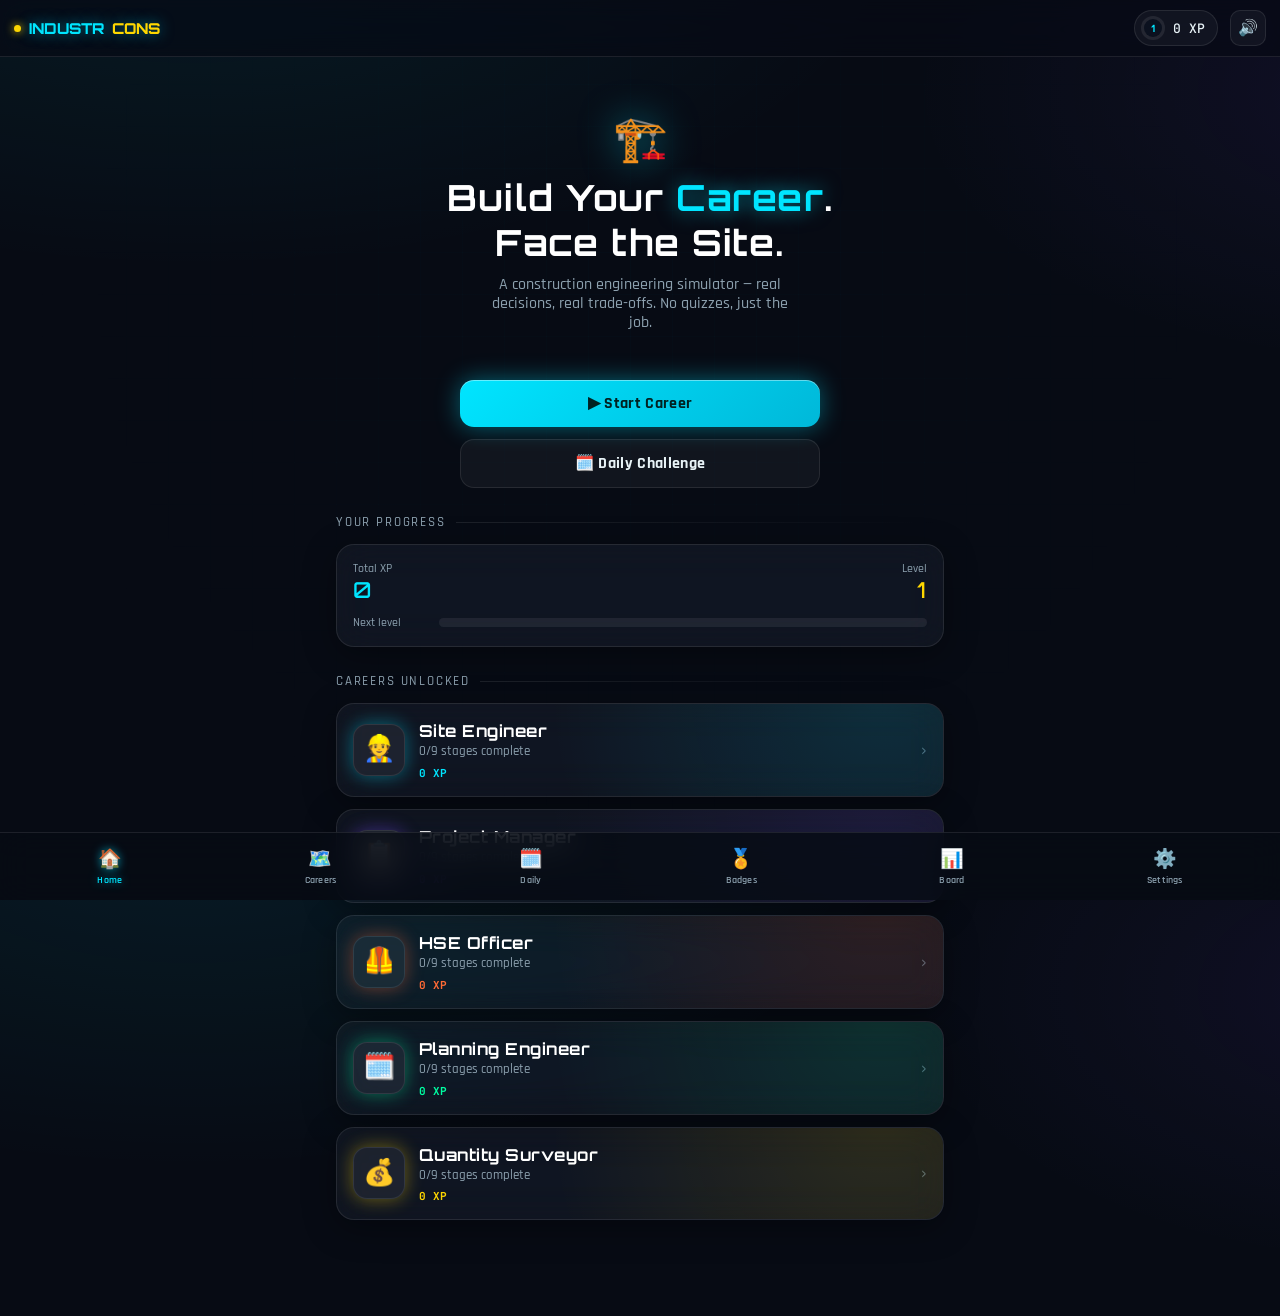
==== index.html @ 5e6dc3ff "Rename index-2.html to index.html" ====
<!DOCTYPE html>
<html lang="en">
<head>
<meta charset="UTF-8">
<meta name="viewport" content="width=device-width, initial-scale=1, viewport-fit=cover, maximum-scale=1">
<title>IndustrCons — Engineering Simulator</title>
<meta name="description" content="A gamified construction engineering simulator. Make real site decisions, manage Safety, Budget, Time and Quality, and climb from Foundation to Skyscraper.">
<link rel="icon" href="data:image/svg+xml,<svg xmlns=%22http://www.w3.org/2000/svg%22 viewBox=%220 0 100 100%22><text y=%22.9em%22 font-size=%2290%22>🏗️</text></svg>">
<link rel="stylesheet" href="style.css">
</head>
<body>
<div class="grid-bg"></div>
<div id="app">

  <!-- ============ TOP BAR ============ -->
  <header class="topbar">
    <div class="brand"><span class="dot"></span> INDUSTR<span style="color:#FFD700">CONS</span></div>
    <div class="spacer"></div>
    <div class="xp-chip mono" id="xpChip">
      <div class="lvl" id="lvlRing" style="--pct:0%"><span id="lvlNum">1</span></div>
      <span id="xpChipText">0 XP</span>
    </div>
    <button class="icon-btn" id="soundToggle" title="Toggle sound">🔊</button>
  </header>

  <main id="main">

    <!-- ============ HOME ============ -->
    <section class="screen" id="screen-home">
      <div class="hero">
        <div class="logo">🏗️</div>
        <h1>Build Your <span class="accent">Career</span>.<br>Face the Site.</h1>
        <p>A construction engineering simulator — real decisions, real trade-offs. No quizzes, just the job.</p>
      </div>
      <div class="flex" style="flex-direction:column; gap:12px; max-width:360px; margin:22px auto 0;">
        <button class="btn btn-primary btn-block" id="btnPlay">▶ Start Career</button>
        <button class="btn btn-ghost btn-block" id="btnDailyHome">🗓️ Daily Challenge</button>
        <button class="btn btn-ghost btn-block" id="btnContinue" style="display:none;">↻ Continue where you left off</button>
      </div>

      <div class="section-title">Your Progress</div>
      <div class="glass" style="padding:16px;">
        <div class="flex justify-between items-center mb-12">
          <div>
            <div style="font-size:12px;color:var(--text-dim);">Total XP</div>
            <div class="display" style="font-size:22px;color:var(--cyan);" id="homeTotalXP">0</div>
          </div>
          <div style="text-align:right;">
            <div style="font-size:12px;color:var(--text-dim);">Level</div>
            <div class="display" style="font-size:22px;color:var(--gold);" id="homeLevel">1</div>
          </div>
        </div>
        <div class="stat-row" style="margin-bottom:0;">
          <div class="stat-label">Next level</div>
          <div class="stat-track"><div class="stat-fill quality" id="homeLevelBar" style="width:0%"></div></div>
        </div>
      </div>

      <div class="section-title">Careers Unlocked</div>
      <div class="career-grid" id="homeCareerMini"></div>
    </section>

    <!-- ============ CAREER SELECT ============ -->
    <section class="screen" id="screen-careers">
      <div class="section-title" style="margin-top:6px;">Choose Your Career</div>
      <div class="career-grid" id="careerGrid"></div>
    </section>

    <!-- ============ MISSION MAP ============ -->
    <section class="screen" id="screen-map">
      <div class="map-header glass">
        <div class="cicon" id="mapCareerIcon">👷</div>
        <div>
          <h2 id="mapCareerName">Site Engineer</h2>
          <p id="mapCareerSub">Level 1 · 0 XP</p>
        </div>
      </div>
      <div class="map-wrap" id="mapWrap"></div>
    </section>

    <!-- ============ MISSION ============ -->
    <section class="screen" id="screen-mission">
      <div class="glass" style="padding:14px 16px; margin-bottom:16px;">
        <div class="stat-row"><div class="stat-label">🛡️ Safety</div><div class="stat-track"><div class="stat-fill safety" id="barSafety" style="width:50%"></div></div><div class="stat-val" id="valSafety">50</div></div>
        <div class="stat-row"><div class="stat-label">💰 Budget</div><div class="stat-track"><div class="stat-fill budget" id="barBudget" style="width:50%"></div></div><div class="stat-val" id="valBudget">50</div></div>
        <div class="stat-row"><div class="stat-label">⏱️ Time</div><div class="stat-track"><div class="stat-fill time" id="barTime" style="width:50%"></div></div><div class="stat-val" id="valTime">50</div></div>
        <div class="stat-row" style="margin-bottom:0;"><div class="stat-label">✨ Quality</div><div class="stat-track"><div class="stat-fill quality" id="barQuality" style="width:50%"></div></div><div class="stat-val" id="valQuality">50</div></div>
      </div>

      <div class="glass mission-card">
        <div class="mission-title"><span class="ic" id="missionIcon">🏗️</span><h2 id="missionTitle">Foundation</h2></div>
        <div class="mission-role" id="missionRole">SITE ENGINEER</div>
        <div class="situation-box" id="missionSituation">Loading scenario…</div>
        <div class="option-list" id="missionOptions"></div>
      </div>
    </section>

    <!-- ============ RESULTS ============ -->
    <section class="screen" id="screen-results">
      <div class="glass results-hero">
        <div class="score-ring" id="scoreRing" style="--score:0"><div class="val" id="scoreVal">0%</div><div class="sub">MISSION SCORE</div></div>
        <div class="stars-earned" id="starsEarned">☆☆☆</div>
        <h2 id="resultTitle" style="font-size:18px; color:#fff;">Mission Complete</h2>
      </div>

      <div class="xp-banner glass" id="xpBanner">+0 XP EARNED</div>

      <div class="delta-grid">
        <div class="glass delta-item"><div class="dv" id="dSafety">+0</div><div class="dl">Safety</div></div>
        <div class="glass delta-item"><div class="dv" id="dBudget">+0</div><div class="dl">Budget</div></div>
        <div class="glass delta-item"><div class="dv" id="dTime">+0</div><div class="dl">Time</div></div>
        <div class="glass delta-item"><div class="dv" id="dQuality">+0</div><div class="dl">Quality</div></div>
      </div>

      <div id="resultBadges"></div>

      <div class="result-actions">
        <button class="btn btn-gold btn-block" id="btnNextMission">Next Mission →</button>
        <button class="btn btn-ghost btn-block" id="btnBackToMap">🗺️ Back to Mission Map</button>
      </div>
    </section>

    <!-- ============ DAILY CHALLENGE ============ -->
    <section class="screen" id="screen-daily">
      <div class="section-title" style="margin-top:6px;">Daily Challenge</div>
      <div class="glass daily-card" id="dailyCard">
        <div class="dic">🗓️</div>
        <h2 id="dailyTitle" style="color:#fff;font-size:18px;">Loading…</h2>
        <p id="dailySituation" style="color:var(--text-dim); font-size:14.5px; margin-top:10px; line-height:1.5;"></p>
        <div class="streak-pill" id="dailyStreakPill">🔥 0-day streak</div>
      </div>
      <div class="option-list" id="dailyOptions" style="margin-top:14px;"></div>
      <div class="glass center" id="dailyDoneCard" style="display:none; padding:24px;">
        <div style="font-size:38px;">✅</div>
        <h3 style="color:var(--gold); margin-top:8px;">Today's challenge complete</h3>
        <p style="color:var(--text-dim); font-size:13.5px; margin-top:6px;">Come back tomorrow for a new dilemma.</p>
      </div>
    </section>

    <!-- ============ ACHIEVEMENTS ============ -->
    <section class="screen" id="screen-achievements">
      <div class="section-title" style="margin-top:6px;">Achievements</div>
      <div class="achv-grid" id="achvGrid"></div>
    </section>

    <!-- ============ LEADERBOARD ============ -->
    <section class="screen" id="screen-leaderboard">
      <div class="section-title" style="margin-top:6px;">Leaderboard</div>
      <p class="empty-note" style="padding:0 0 14px;">Local demo leaderboard — stored only on this device.</p>
      <div id="lbList"></div>
    </section>

    <!-- ============ SETTINGS ============ -->
    <section class="screen" id="screen-settings">
      <div class="section-title" style="margin-top:6px;">Settings</div>
      <div class="glass settings-row">
        <div class="sinfo"><b>Sound effects</b><span>Clicks, success and alert tones</span></div>
        <div class="switch" id="settingsSoundSwitch"></div>
      </div>
      <div class="glass settings-row">
        <div class="sinfo"><b>Player callsign</b><span>Shown on the leaderboard</span></div>
        <input id="playerNameInput" maxlength="18" style="background:rgba(255,255,255,.06); border:1px solid var(--border-soft); border-radius:8px; color:#fff; padding:8px 10px; width:140px; font-family:'Rajdhani'; font-weight:600;">
      </div>
      <div class="glass settings-row">
        <div class="sinfo"><b>Reset progress</b><span>Clears all saved data on this device</span></div>
        <button class="btn btn-danger" id="btnResetProgress" style="padding:10px 16px; font-size:13px;">Reset</button>
      </div>
      <p class="empty-note">IndustrCons v1.0 · 100% offline · Data stored in your browser only.</p>
    </section>

  </main>

  <!-- ============ BOTTOM NAV ============ -->
  <nav class="bottomnav">
    <button class="navbtn" data-nav="home"><span class="ic">🏠</span>Home</button>
    <button class="navbtn" data-nav="careers"><span class="ic">🗺️</span>Careers</button>
    <button class="navbtn" data-nav="daily"><span class="ic">🗓️</span>Daily</button>
    <button class="navbtn" data-nav="achievements"><span class="ic">🏅</span>Badges</button>
    <button class="navbtn" data-nav="leaderboard"><span class="ic">📊</span>Board</button>
    <button class="navbtn" data-nav="settings"><span class="ic">⚙️</span>Settings</button>
  </nav>
</div>

<!-- ============ RANDOM EVENT OVERLAY ============ -->
<div class="overlay" id="eventOverlay">
  <div class="glass event-card">
    <div class="eicon" id="eventIcon">⚠️</div>
    <h3>Unexpected Site Event</h3>
    <p id="eventText"></p>
    <div class="event-options" id="eventOptions"></div>
  </div>
</div>

<div class="toast" id="toast"></div>

<script src="data.js"></script>
<script src="app.js"></script>
</body>
</html>
---- style.css ----
/* ==========================================================================
   IndustrCons — Visual System
   Palette : #070B14 base · #00E5FF circuit-cyan · #FFD700 reward-gold
   Type    : Orbitron (display) · Rajdhani (UI/body) · JetBrains Mono (data)
   ========================================================================== */

@import url('https://fonts.googleapis.com/css2?family=Orbitron:wght@600;700;800;900&family=Rajdhani:wght@400;500;600;700&family=JetBrains+Mono:wght@400;600&display=swap');

:root{
  --bg: #070B14;
  --bg-alt: #0B111F;
  --panel: rgba(255,255,255,0.045);
  --panel-strong: rgba(255,255,255,0.08);
  --border: rgba(0,229,255,0.18);
  --border-soft: rgba(255,255,255,0.09);
  --cyan: #00E5FF;
  --cyan-dim: #0A8CA3;
  --gold: #FFD700;
  --violet: #7C4DFF;
  --danger: #FF4D6D;
  --ok: #00FFA3;
  --text: #E8F3F7;
  --text-dim: #8CA0AE;
  --text-faint: #56697A;
  --radius: 18px;
  --radius-sm: 12px;
  --shadow-glow: 0 0 24px rgba(0,229,255,0.20);
  --shadow-gold: 0 0 24px rgba(255,215,0,0.25);
  --ease: cubic-bezier(.22,1,.36,1);
}

*,*::before,*::after{ box-sizing:border-box; }
html,body{ height:100%; }
body{
  margin:0;
  background:
    radial-gradient(1200px 600px at 15% -10%, rgba(0,229,255,0.08), transparent 60%),
    radial-gradient(900px 500px at 110% 10%, rgba(124,77,255,0.08), transparent 55%),
    var(--bg);
  color:var(--text);
  font-family:'Rajdhani', sans-serif;
  font-weight:500;
  -webkit-font-smoothing:antialiased;
  overflow-x:hidden;
  min-height:100vh;
}
h1,h2,h3,.display{ font-family:'Orbitron', sans-serif; letter-spacing:.03em; margin:0; }
.mono{ font-family:'JetBrains Mono', monospace; }
button{ font-family:inherit; }
a{ color:inherit; }
::selection{ background:rgba(0,229,255,0.3); }

/* subtle animated grid backdrop */
.grid-bg{
  position:fixed; inset:0; z-index:0; pointer-events:none; opacity:.35;
  background-image:
    linear-gradient(rgba(0,229,255,0.05) 1px, transparent 1px),
    linear-gradient(90deg, rgba(0,229,255,0.05) 1px, transparent 1px);
  background-size:42px 42px;
  mask-image:radial-gradient(circle at 50% 30%, black, transparent 75%);
}

/* ---------- App shell ---------- */
#app{ position:relative; z-index:1; min-height:100vh; display:flex; flex-direction:column; }

.topbar{
  position:sticky; top:0; z-index:40;
  display:flex; align-items:center; gap:12px;
  padding:10px 14px;
  background:rgba(7,11,20,0.72);
  backdrop-filter:blur(14px) saturate(140%);
  border-bottom:1px solid var(--border-soft);
}
.topbar .brand{
  display:flex; align-items:center; gap:8px;
  font-family:'Orbitron'; font-weight:800; font-size:15px; color:var(--cyan);
  text-shadow:0 0 14px rgba(0,229,255,.5);
  white-space:nowrap;
}
.topbar .brand .dot{ width:7px;height:7px;border-radius:50%;background:var(--gold); box-shadow:0 0 8px var(--gold); }
.topbar .spacer{ flex:1; }
.xp-chip{
  display:flex; align-items:center; gap:8px;
  background:var(--panel); border:1px solid var(--border-soft); border-radius:999px;
  padding:5px 12px 5px 6px; font-size:13px;
}
.xp-chip .lvl{
  width:24px;height:24px;border-radius:50%;
  background:conic-gradient(var(--cyan) var(--pct,60%), rgba(255,255,255,.08) 0);
  display:flex; align-items:center; justify-content:center;
  font-size:10px; font-weight:700; color:var(--bg);
}
.xp-chip .lvl span{ background:var(--bg-alt); width:18px;height:18px;border-radius:50%; display:flex;align-items:center;justify-content:center; color:var(--cyan); font-family:'Orbitron'; }
.icon-btn{
  width:36px;height:36px; border-radius:10px; border:1px solid var(--border-soft);
  background:var(--panel); color:var(--text); display:flex; align-items:center; justify-content:center;
  font-size:16px; cursor:pointer; transition:all .2s var(--ease);
}
.icon-btn:hover{ border-color:var(--cyan); box-shadow:0 0 14px rgba(0,229,255,.25); transform:translateY(-1px); }
.icon-btn.active{ color:var(--gold); border-color:var(--gold); }

.bottomnav{
  position:sticky; bottom:0; z-index:40; display:flex; justify-content:space-around;
  padding:8px 6px calc(8px + env(safe-area-inset-bottom));
  background:rgba(7,11,20,0.82); backdrop-filter:blur(16px);
  border-top:1px solid var(--border-soft);
}
.navbtn{
  background:none;border:none;color:var(--text-dim); display:flex; flex-direction:column; align-items:center; gap:2px;
  font-size:10px; padding:6px 8px; border-radius:10px; cursor:pointer; transition:all .2s var(--ease); font-family:'Rajdhani'; font-weight:600; letter-spacing:.02em;
}
.navbtn .ic{ font-size:19px; }
.navbtn.active{ color:var(--cyan); text-shadow:0 0 10px rgba(0,229,255,.6); }
.navbtn:active{ transform:scale(.92); }

main{ flex:1; position:relative; padding:18px 16px 28px; max-width:640px; margin:0 auto; width:100%; }

/* ---------- Screens / transitions ---------- */
.screen{ display:none; animation:fadeSlideIn .38s var(--ease); }
.screen.visible{ display:block; }
@keyframes fadeSlideIn{
  from{ opacity:0; transform:translateY(14px) scale(.99); }
  to{ opacity:1; transform:translateY(0) scale(1); }
}

/* ---------- Glass panels & cards ---------- */
.glass{
  background:var(--panel);
  border:1px solid var(--border-soft);
  border-radius:var(--radius);
  backdrop-filter:blur(18px) saturate(150%);
  box-shadow:0 8px 32px rgba(0,0,0,.35);
}
.glass-strong{ background:var(--panel-strong); }

.hero{
  text-align:center; padding:38px 18px 26px;
}
.hero .logo{
  font-size:44px; margin-bottom:6px; filter:drop-shadow(0 0 18px rgba(0,229,255,.5));
}
.hero h1{ font-size:clamp(26px,7vw,36px); color:#fff; }
.hero h1 .accent{ color:var(--cyan); text-shadow:0 0 20px rgba(0,229,255,.55); }
.hero p{ color:var(--text-dim); font-size:15.5px; max-width:38ch; margin:10px auto 0; }

.btn{
  border:none; border-radius:14px; padding:14px 22px; font-family:'Rajdhani'; font-weight:700; font-size:15.5px;
  letter-spacing:.02em; cursor:pointer; display:inline-flex; align-items:center; justify-content:center; gap:8px;
  transition:transform .18s var(--ease), box-shadow .25s var(--ease), filter .2s;
  -webkit-tap-highlight-color:transparent;
}
.btn:active{ transform:scale(.96); }
.btn-primary{
  background:linear-gradient(135deg, var(--cyan), #00B8D9); color:#022; box-shadow:0 0 24px rgba(0,229,255,.4), inset 0 1px 0 rgba(255,255,255,.4);
}
.btn-primary:hover{ filter:brightness(1.08); box-shadow:0 0 34px rgba(0,229,255,.6); }
.btn-gold{
  background:linear-gradient(135deg, var(--gold), #C9A400); color:#241a00; box-shadow:var(--shadow-gold), inset 0 1px 0 rgba(255,255,255,.4);
}
.btn-ghost{
  background:var(--panel); color:var(--text); border:1px solid var(--border-soft);
}
.btn-ghost:hover{ border-color:var(--cyan); }
.btn-danger{ background:linear-gradient(135deg,#FF4D6D,#B3243F); color:#fff; }
.btn-block{ width:100%; }
.btn[disabled]{ opacity:.4; cursor:not-allowed; filter:grayscale(.4); }

.section-title{
  display:flex; align-items:center; gap:10px; margin:26px 0 14px; color:var(--text);
  font-size:13px; text-transform:uppercase; letter-spacing:.14em; color:var(--text-dim);
}
.section-title::after{ content:''; flex:1; height:1px; background:linear-gradient(90deg,var(--border-soft),transparent); }

/* ---------- Career select ---------- */
.career-grid{ display:grid; grid-template-columns:1fr; gap:12px; }
.career-card{
  display:flex; align-items:center; gap:14px; padding:16px; cursor:pointer;
  position:relative; overflow:hidden; transition:transform .2s var(--ease), border-color .2s;
}
.career-card:hover{ transform:translateY(-2px); border-color:var(--career-accent, var(--cyan)); }
.career-card::before{
  content:''; position:absolute; inset:0; opacity:.12; pointer-events:none;
  background:radial-gradient(circle at 90% -10%, var(--career-accent, var(--cyan)), transparent 60%);
}
.career-card .cicon{
  width:52px;height:52px;border-radius:14px; display:flex;align-items:center;justify-content:center; font-size:26px;
  background:rgba(255,255,255,.06); border:1px solid var(--border-soft);
  box-shadow:0 0 18px color-mix(in srgb, var(--career-accent, #00E5FF) 40%, transparent);
}
.career-card .cinfo{ flex:1; min-width:0; }
.career-card h3{ font-size:16.5px; color:#fff; }
.career-card p{ margin:2px 0 0; font-size:12.5px; color:var(--text-dim); line-height:1.35; }
.career-card .clevel{ font-size:11px; color:var(--career-accent,var(--cyan)); font-weight:700; margin-top:6px; font-family:'JetBrains Mono'; }
.career-card .arrow{ color:var(--text-faint); font-size:20px; }

/* ---------- Mission Map (signature element) ---------- */
.map-wrap{ position:relative; padding:10px 0 40px; }
.map-header{
  display:flex; align-items:center; gap:12px; padding:14px 16px; margin-bottom:8px;
}
.map-header .cicon{ width:44px;height:44px;border-radius:12px; display:flex;align-items:center;justify-content:center; font-size:22px; background:rgba(255,255,255,.06); }
.map-header h2{ font-size:17px; color:#fff; }
.map-header p{ margin:2px 0 0; font-size:12px; color:var(--text-dim); }

.map-svg-layer{ position:absolute; left:0; top:0; width:100%; height:100%; z-index:0; }
.map-path-line{ fill:none; stroke:url(#pathGrad); stroke-width:5; stroke-linecap:round; stroke-dasharray:2 14; opacity:.7; }

.map-nodes{ position:relative; z-index:1; height:var(--map-height,1400px); }
.map-node{
  position:absolute; transform:translate(-50%,-50%); display:flex; flex-direction:column; align-items:center; gap:6px;
  width:104px; text-align:center;
}
.map-node .badge{
  width:74px;height:74px;border-radius:50%; display:flex;align-items:center;justify-content:center; font-size:32px;
  background:radial-gradient(circle at 35% 30%, rgba(255,255,255,.12), rgba(255,255,255,.02));
  border:2px solid var(--border-soft); cursor:pointer; position:relative;
  transition:transform .2s var(--ease), box-shadow .3s, border-color .3s;
}
.map-node.unlocked .badge{ border-color:var(--cyan); box-shadow:0 0 22px rgba(0,229,255,.35); }
.map-node.current .badge{ animation:pulseNode 1.8s ease-in-out infinite; border-color:var(--gold); }
.map-node.completed .badge{ border-color:var(--gold); box-shadow:0 0 20px rgba(255,215,0,.35); }
.map-node.locked .badge{ filter:grayscale(1) brightness(.55); cursor:not-allowed; }
.map-node .badge:active{ transform:scale(.92); }
.map-node .lock-ic{ position:absolute; bottom:-3px; right:-3px; background:var(--bg-alt); border-radius:50%; width:24px;height:24px; display:flex;align-items:center;justify-content:center; font-size:12px; border:1px solid var(--border-soft); }
.map-node .label{ font-size:12px; font-weight:700; color:var(--text); }
.map-node .stars{ font-size:11px; color:var(--gold); letter-spacing:1px; height:14px; }
@keyframes pulseNode{
  0%,100%{ box-shadow:0 0 16px rgba(255,215,0,.35); }
  50%{ box-shadow:0 0 32px rgba(255,215,0,.7); }
}

/* ---------- Stat bars ---------- */
.stat-row{ display:flex; align-items:center; gap:10px; margin-bottom:10px; }
.stat-row .stat-label{ width:76px; font-size:12px; color:var(--text-dim); display:flex; align-items:center; gap:6px; flex-shrink:0; }
.stat-track{ flex:1; height:9px; border-radius:6px; background:rgba(255,255,255,.07); overflow:hidden; position:relative; }
.stat-fill{ height:100%; border-radius:6px; transition:width .5s var(--ease); }
.stat-fill.safety{ background:linear-gradient(90deg,#00FFA3,#00B8D9); }
.stat-fill.budget{ background:linear-gradient(90deg,#FFD700,#FF9F1C); }
.stat-fill.time{ background:linear-gradient(90deg,#7C4DFF,#00E5FF); }
.stat-fill.quality{ background:linear-gradient(90deg,#00E5FF,#7C4DFF); }
.stat-val{ width:32px; text-align:right; font-size:12px; font-family:'JetBrains Mono'; color:var(--text-dim); }

/* ---------- Mission screen ---------- */
.mission-card{ padding:20px; }
.mission-title{ display:flex; align-items:center; gap:10px; margin-bottom:4px; }
.mission-title .ic{ font-size:28px; }
.mission-title h2{ font-size:19px; color:#fff; }
.mission-role{ font-size:12px; color:var(--cyan); text-transform:uppercase; letter-spacing:.1em; margin-bottom:14px; }
.situation-box{
  background:rgba(0,0,0,.22); border-left:3px solid var(--cyan); border-radius:0 10px 10px 0;
  padding:14px 16px; font-size:15px; line-height:1.55; color:var(--text); margin-bottom:18px;
}
.option-list{ display:flex; flex-direction:column; gap:10px; }
.option-btn{
  text-align:left; background:var(--panel); border:1px solid var(--border-soft); border-radius:14px;
  padding:13px 14px; cursor:pointer; transition:all .2s var(--ease); display:flex; flex-direction:column; gap:5px;
}
.option-btn:hover{ border-color:var(--cyan); background:rgba(0,229,255,.06); transform:translateX(2px); }
.option-btn .opt-label{ font-size:14.5px; font-weight:600; color:var(--text); line-height:1.4; }
.option-btn .opt-hint{ font-size:11.5px; color:var(--text-dim); font-family:'JetBrains Mono'; }
.option-btn .opt-key{ display:inline-flex; width:20px;height:20px;border-radius:6px; background:rgba(0,229,255,.12); color:var(--cyan); font-size:11px; align-items:center; justify-content:center; font-weight:700; margin-right:6px; }

/* ---------- Event overlay ---------- */
.overlay{
  position:fixed; inset:0; z-index:100; display:none; align-items:center; justify-content:center;
  background:rgba(4,6,12,.72); backdrop-filter:blur(6px); padding:20px;
}
.overlay.visible{ display:flex; animation:fadeIn .25s var(--ease); }
@keyframes fadeIn{ from{opacity:0;} to{opacity:1;} }
.event-card{ max-width:420px; width:100%; padding:22px; text-align:center; animation:popIn .35s var(--ease); border-color:var(--danger); }
@keyframes popIn{ from{ transform:scale(.85); opacity:0;} to{ transform:scale(1); opacity:1;} }
.event-card .eicon{ font-size:40px; margin-bottom:8px; }
.event-card h3{ color:var(--gold); font-size:16px; margin-bottom:10px; }
.event-card p{ font-size:14.5px; color:var(--text); line-height:1.5; margin-bottom:16px; }
.event-options{ display:flex; flex-direction:column; gap:8px; }

/* ---------- Toast / feedback ---------- */
.toast{
  position:fixed; left:50%; bottom:90px; transform:translateX(-50%) translateY(20px); z-index:200;
  background:var(--panel-strong); border:1px solid var(--cyan); border-radius:12px; padding:12px 18px;
  font-size:13.5px; max-width:90vw; opacity:0; pointer-events:none; transition:all .35s var(--ease);
  box-shadow:0 0 24px rgba(0,229,255,.3);
}
.toast.show{ opacity:1; transform:translateX(-50%) translateY(0); }

/* ---------- Results screen ---------- */
.results-hero{ text-align:center; padding:20px 10px; }
.score-ring{
  width:150px;height:150px; margin:0 auto 14px; border-radius:50%; display:flex; align-items:center; justify-content:center;
  background:conic-gradient(var(--gold) calc(var(--score,0)*1%), rgba(255,255,255,.06) 0);
  position:relative;
}
.score-ring::before{ content:''; position:absolute; inset:9px; border-radius:50%; background:var(--bg-alt); }
.score-ring .val{ position:relative; z-index:1; font-family:'Orbitron'; font-size:30px; color:var(--gold); text-shadow:0 0 16px rgba(255,215,0,.5); }
.score-ring .sub{ position:relative; z-index:1; font-size:11px; color:var(--text-dim); }
.stars-earned{ font-size:30px; letter-spacing:6px; margin-bottom:6px; }
.delta-grid{ display:grid; grid-template-columns:1fr 1fr; gap:10px; margin:18px 0; }
.delta-item{ padding:12px; text-align:center; }
.delta-item .dv{ font-family:'Orbitron'; font-size:18px; }
.delta-item .dl{ font-size:11px; color:var(--text-dim); margin-top:2px; text-transform:uppercase; letter-spacing:.06em; }
.delta-pos{ color:var(--ok); }
.delta-neg{ color:var(--danger); }
.xp-banner{ display:flex; align-items:center; justify-content:center; gap:8px; padding:12px; margin-bottom:14px; color:var(--gold); font-family:'JetBrains Mono'; font-weight:700; }
.badge-unlock{ display:flex; align-items:center; gap:10px; padding:12px 14px; margin-bottom:10px; animation:popIn .4s var(--ease); border-color:var(--gold); }
.badge-unlock .bic{ font-size:26px; }
.badge-unlock b{ color:var(--gold); font-size:13.5px; }
.badge-unlock span{ display:block; font-size:11.5px; color:var(--text-dim); }
.result-actions{ display:flex; flex-direction:column; gap:10px; margin-top:18px; }

/* ---------- Achievements / Leaderboard / Daily ---------- */
.achv-grid{ display:grid; grid-template-columns:1fr 1fr; gap:10px; }
.achv-card{ padding:14px; text-align:center; opacity:.35; transition:opacity .3s; }
.achv-card.unlocked{ opacity:1; border-color:var(--gold); }
.achv-card .aic{ font-size:28px; margin-bottom:6px; }
.achv-card b{ font-size:12.5px; display:block; color:#fff; }
.achv-card p{ font-size:10.5px; color:var(--text-dim); margin:4px 0 0; line-height:1.3; }

.lb-row{ display:flex; align-items:center; gap:12px; padding:12px 14px; margin-bottom:8px; }
.lb-row .rank{ width:26px; font-family:'Orbitron'; font-size:14px; color:var(--text-dim); }
.lb-row.top1 .rank{ color:var(--gold); }
.lb-row.top2 .rank{ color:#C0C0C0; }
.lb-row.top3 .rank{ color:#CD7F32; }
.lb-row.me{ border-color:var(--cyan); box-shadow:0 0 16px rgba(0,229,255,.25); }
.lb-row .who{ flex:1; min-width:0; }
.lb-row .who b{ font-size:14px; display:block; }
.lb-row .who span{ font-size:11px; color:var(--text-dim); }
.lb-row .xpval{ font-family:'JetBrains Mono'; color:var(--gold); font-size:13px; }

.daily-card{ padding:22px; text-align:center; }
.daily-card .dic{ font-size:40px; margin-bottom:8px; }
.streak-pill{ display:inline-flex; align-items:center; gap:6px; background:rgba(255,215,0,.1); border:1px solid var(--gold); color:var(--gold); border-radius:999px; padding:4px 12px; font-size:12px; margin-top:10px; }

/* ---------- Settings ---------- */
.settings-row{ display:flex; align-items:center; justify-content:space-between; padding:14px 16px; margin-bottom:10px; }
.settings-row .sinfo b{ font-size:14px; display:block; }
.settings-row .sinfo span{ font-size:11.5px; color:var(--text-dim); }
.switch{ width:46px;height:26px; border-radius:999px; background:rgba(255,255,255,.1); position:relative; cursor:pointer; border:1px solid var(--border-soft); flex-shrink:0; }
.switch.on{ background:rgba(0,229,255,.3); border-color:var(--cyan); }
.switch::after{ content:''; position:absolute; top:2px; left:2px; width:20px;height:20px; border-radius:50%; background:#fff; transition:transform .25s var(--ease); }
.switch.on::after{ transform:translateX(20px); background:var(--cyan); box-shadow:0 0 10px var(--cyan); }

.empty-note{ text-align:center; color:var(--text-faint); font-size:13px; padding:20px; }

/* ---------- Misc ---------- */
.pill{ display:inline-block; padding:3px 10px; border-radius:999px; font-size:10.5px; font-family:'JetBrains Mono'; background:rgba(255,255,255,.06); color:var(--text-dim); border:1px solid var(--border-soft); }
.center{ text-align:center; }
.mb-8{ margin-bottom:8px; } .mb-12{ margin-bottom:12px; } .mb-16{ margin-bottom:16px; } .mb-20{ margin-bottom:20px; }
.flex{ display:flex; } .gap-8{ gap:8px; } .gap-10{ gap:10px; } .items-center{ align-items:center; } .justify-between{ justify-content:space-between; }

::-webkit-scrollbar{ width:6px; }
::-webkit-scrollbar-thumb{ background:rgba(0,229,255,.3); border-radius:3px; }

@media (min-width:560px){
  .achv-grid{ grid-template-columns:1fr 1fr 1fr; }
}

@media (prefers-reduced-motion: reduce){
  *{ animation-duration:.01ms !important; transition-duration:.01ms !important; }
}
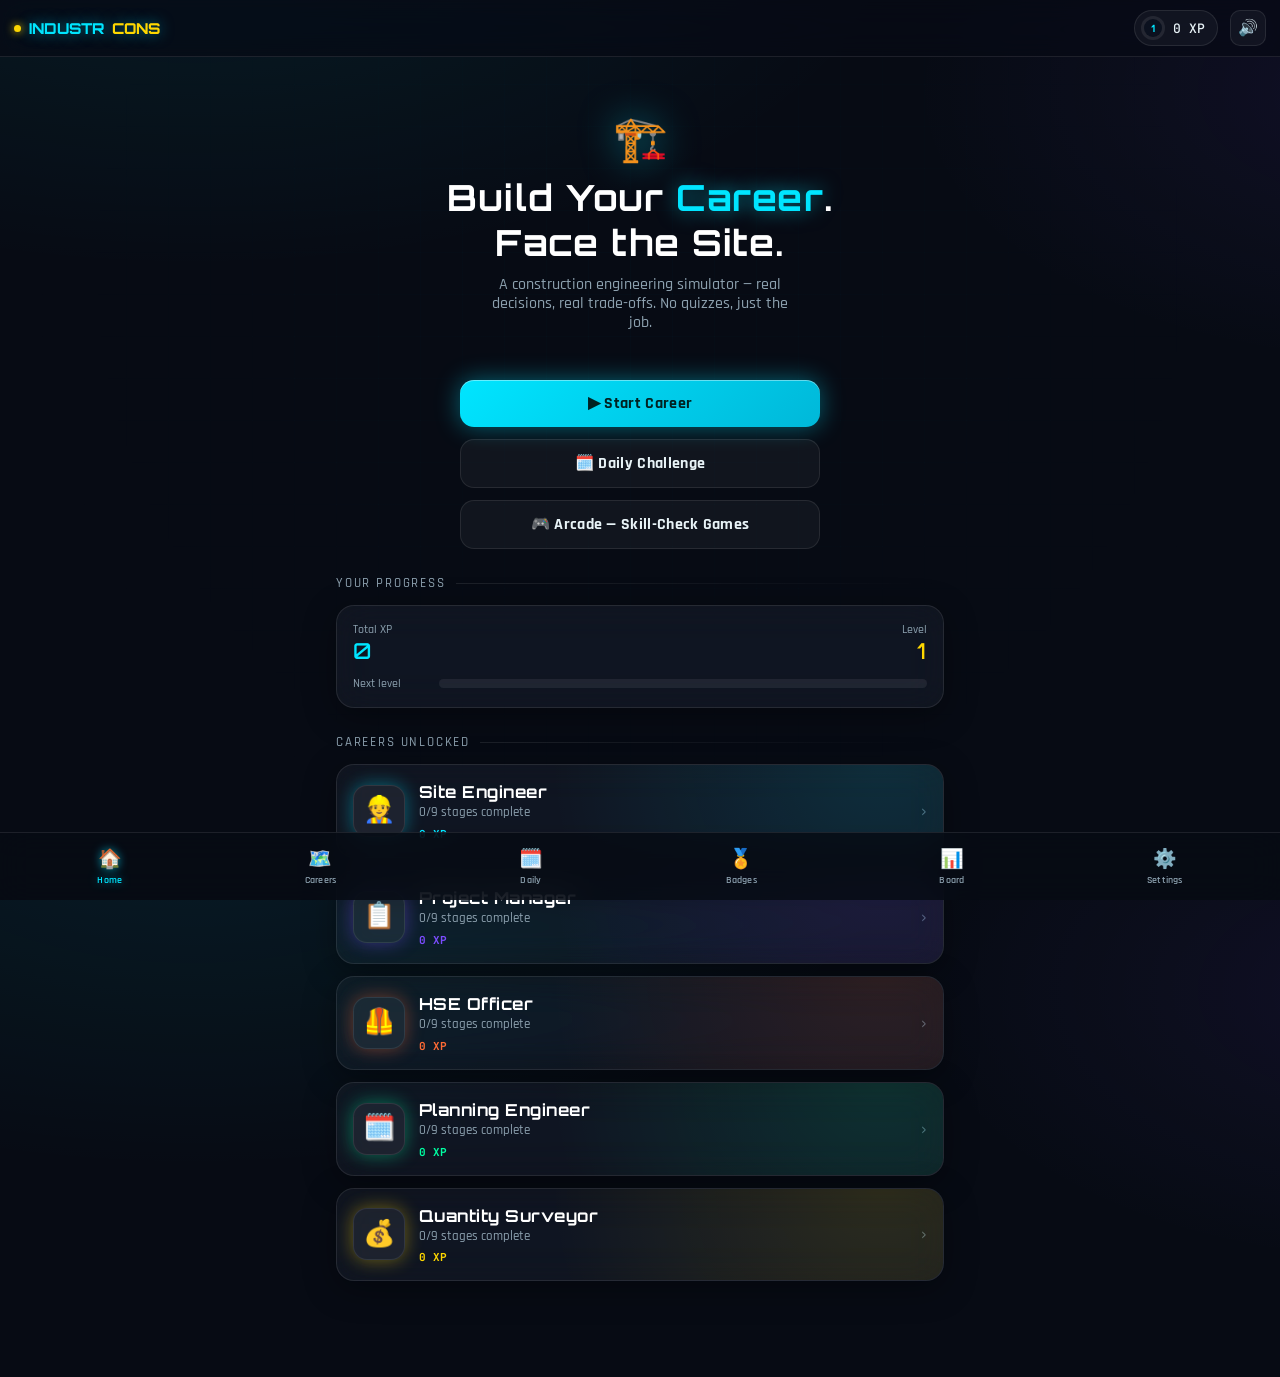
==== commit fd8b0b85: "Add Arcade section to index.html" ====
--- a/index.html
+++ b/index.html
@@ -35,6 +35,7 @@
       <div class="flex" style="flex-direction:column; gap:12px; max-width:360px; margin:22px auto 0;">
         <button class="btn btn-primary btn-block" id="btnPlay">▶ Start Career</button>
         <button class="btn btn-ghost btn-block" id="btnDailyHome">🗓️ Daily Challenge</button>
+        <button class="btn btn-ghost btn-block" id="btnArcadeHome">🎮 Arcade — Skill-Check Games</button>
         <button class="btn btn-ghost btn-block" id="btnContinue" style="display:none;">↻ Continue where you left off</button>
       </div>
 
@@ -168,6 +169,16 @@
       <p class="empty-note">IndustrCons v1.0 · 100% offline · Data stored in your browser only.</p>
     </section>
 
+    <!-- ============ ARCADE ============ -->
+    <section class="screen" id="screen-arcade">
+      <div class="flex items-center gap-10 mb-16">
+        <button class="icon-btn" id="btnArcadeBack">←</button>
+        <div class="section-title" style="margin:0; flex:1;">Arcade — Skill-Check Games</div>
+      </div>
+      <p class="empty-note" style="padding:0 0 14px; text-align:left;">Play any game for a quick XP bonus. No mission required — practice anytime.</p>
+      <div class="career-grid" id="arcadeGrid"></div>
+    </section>
+
   </main>
 
   <!-- ============ BOTTOM NAV ============ -->
@@ -191,9 +202,18 @@
   </div>
 </div>
 
+<!-- ============ CAREER SKILL-CHECK MINI-GAME OVERLAY ============ -->
+<div class="overlay" id="minigameOverlay">
+  <div class="glass minigame-card">
+    <div id="minigameBody"></div>
+    <button class="btn btn-ghost btn-block mg-skip" id="mgSkipBtn" style="margin-top:12px;">Skip skill-check</button>
+  </div>
+</div>
+
 <div class="toast" id="toast"></div>
 
-<script src="data.js"></script>
-<script src="app.js"></script>
+<script src="js/data.js"></script>
+<script src="js/minigames.js"></script>
+<script src="js/app.js"></script>
 </body>
 </html>
--- a/style.css
+++ b/style.css
@@ -274,6 +274,45 @@
 .event-card p{ font-size:14.5px; color:var(--text); line-height:1.5; margin-bottom:16px; }
 .event-options{ display:flex; flex-direction:column; gap:8px; }
 
+/* ---------- Mission mini-game note ---------- */
+.mg-note{ margin:14px 0 0; font-size:11.5px; color:var(--text-faint); text-align:center; }
+
+/* ---------- Career skill-check mini-games ---------- */
+.minigame-card{ max-width:440px; width:100%; padding:20px; border-color:var(--cyan); animation:popIn .35s var(--ease); }
+.mg-head{ display:flex; align-items:center; gap:8px; margin-bottom:8px; }
+.mg-head h3{ flex:1; font-size:15px; color:#fff; }
+.mg-ic{ font-size:22px; }
+.mg-instructions{ font-size:12.5px; color:var(--text-dim); margin:0 0 4px; line-height:1.45; }
+
+/* timing/reflex + charge-release track (crane & negotiation games) */
+.mg-track{ position:relative; height:54px; background:rgba(255,255,255,.05); border-radius:14px; margin:14px 0; overflow:hidden; border:1px solid var(--border-soft); }
+.mg-zone{ position:absolute; top:0; bottom:0; background:rgba(0,255,163,.22); border-left:2px solid var(--ok); border-right:2px solid var(--ok); }
+.mg-needle{ position:absolute; top:4px; bottom:4px; width:6px; border-radius:3px; background:var(--gold); box-shadow:0 0 12px var(--gold); transform:translateX(-50%); left:0%; }
+
+/* hazard spotting grid */
+.mg-hazard-grid{ display:grid; grid-template-columns:repeat(3,1fr); gap:10px; margin:14px 0; }
+.mg-hazard-item{ aspect-ratio:1; border-radius:14px; font-size:28px; background:var(--panel); border:1px solid var(--border-soft); cursor:pointer; color:var(--text); transition:all .15s var(--ease); }
+.mg-hazard-item:active{ transform:scale(.92); }
+.mg-hazard-item.correct{ background:rgba(0,255,163,.25); border-color:var(--ok); }
+.mg-hazard-item.wrong{ background:rgba(255,77,109,.25); border-color:var(--danger); }
+.mg-hazard-item.done{ opacity:.7; }
+
+/* sequencing puzzle */
+.mg-seq-slots{ display:flex; flex-direction:column; gap:6px; margin:14px 0 10px; }
+.mg-seq-slot{ min-height:38px; border:1px dashed var(--border-soft); border-radius:10px; display:flex; align-items:center; padding:0 12px; font-size:13px; color:var(--text-faint); cursor:pointer; transition:all .2s var(--ease); }
+.mg-seq-slot.filled{ border-style:solid; border-color:var(--cyan); color:#fff; background:rgba(0,229,255,.08); }
+.mg-seq-pool{ display:flex; flex-wrap:wrap; gap:8px; margin-bottom:4px; }
+.mg-chip{ background:var(--panel); border:1px solid var(--border-soft); border-radius:10px; padding:8px 12px; font-size:12.5px; cursor:pointer; color:var(--text); transition:all .15s var(--ease); }
+.mg-chip:hover{ border-color:var(--cyan); }
+.mg-chip:active{ transform:scale(.94); }
+
+/* budget balancing sliders */
+.mg-slider-row{ margin-bottom:14px; }
+.mg-slider-label{ display:flex; justify-content:space-between; font-size:12.5px; margin-bottom:5px; color:var(--text-dim); }
+.mg-slider-val{ color:var(--gold); font-family:'JetBrains Mono'; }
+.mg-slider{ width:100%; accent-color:var(--cyan); height:20px; }
+.mg-match{ text-align:center; font-family:'JetBrains Mono'; color:var(--cyan); margin:8px 0 4px; font-size:12.5px; }
+
 /* ---------- Toast / feedback ---------- */
 .toast{
   position:fixed; left:50%; bottom:90px; transform:translateX(-50%) translateY(20px); z-index:200;
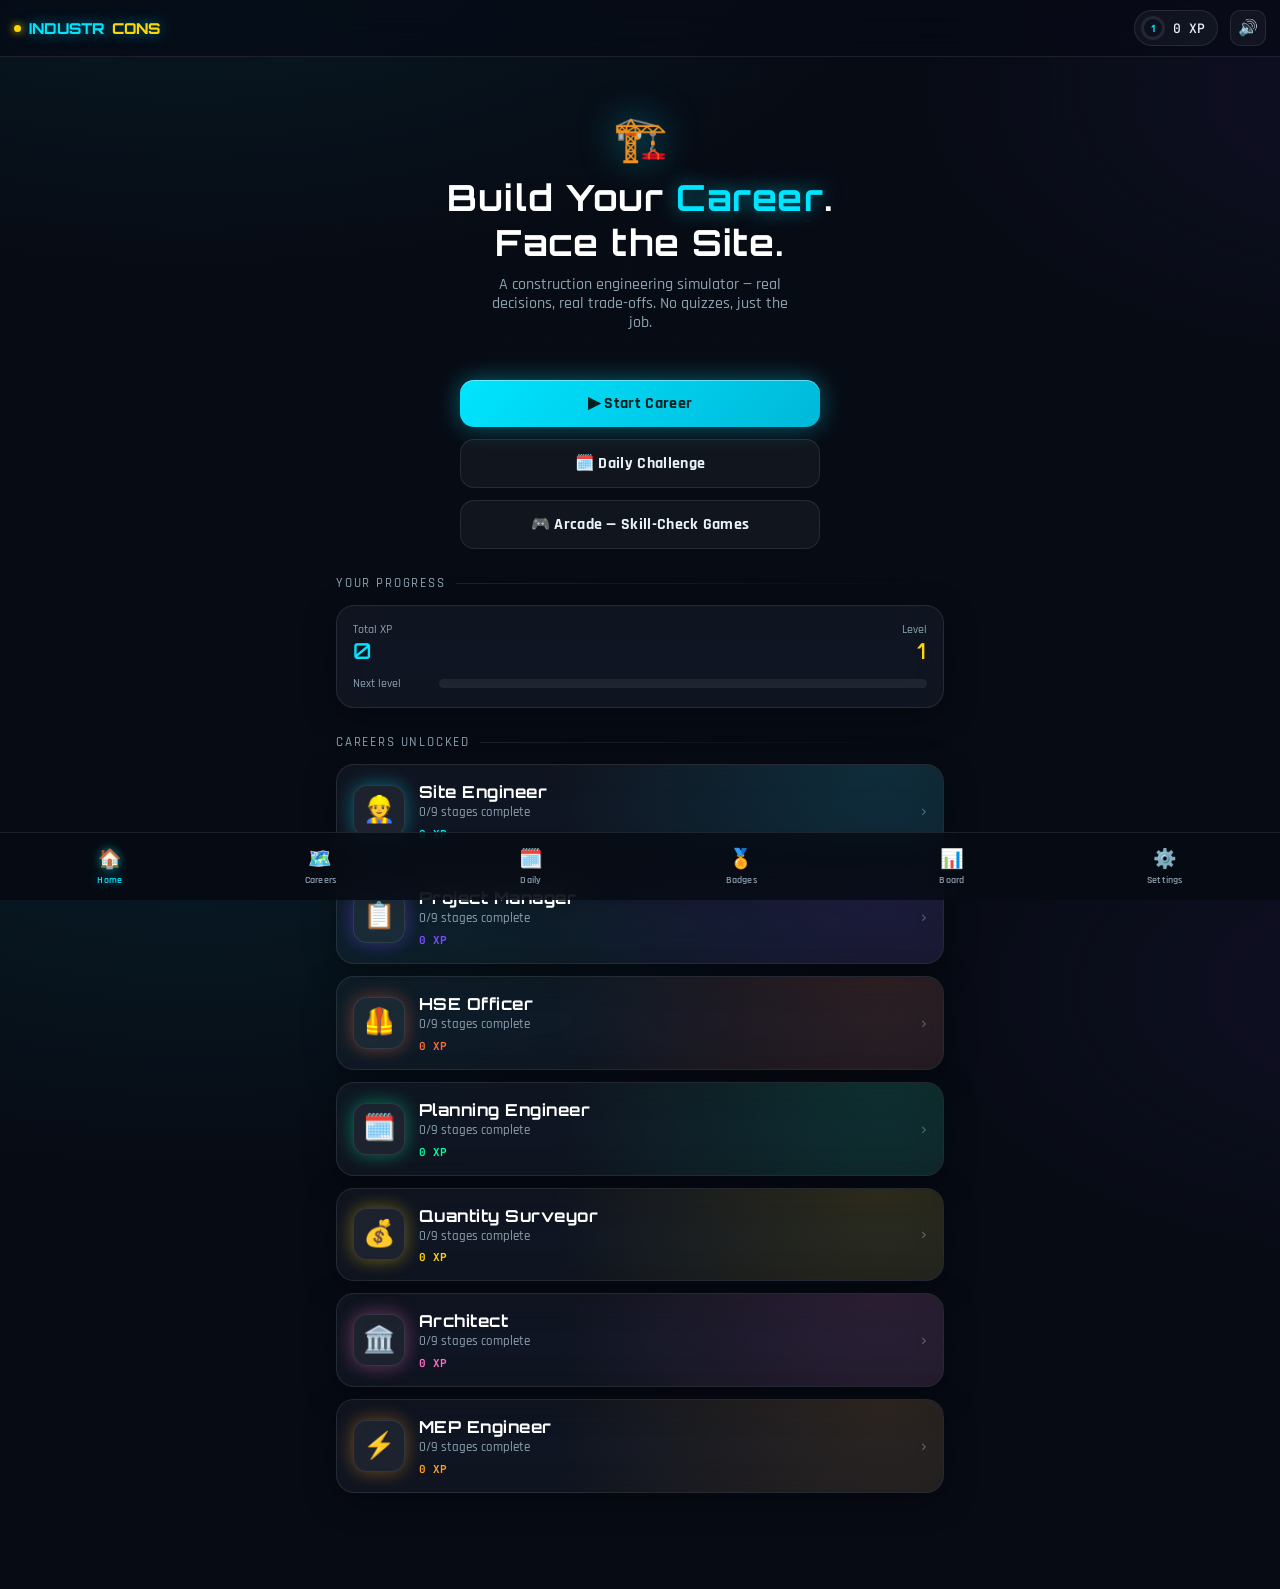
==== commit 21bca00c: "Revise title and meta description in index.html Updated title and meta tags for improved SEO and cla" ====
--- a/index.html
+++ b/index.html
@@ -3,10 +3,131 @@
 <head>
 <meta charset="UTF-8">
 <meta name="viewport" content="width=device-width, initial-scale=1, viewport-fit=cover, maximum-scale=1">
-<title>IndustrCons — Engineering Simulator</title>
-<meta name="description" content="A gamified construction engineering simulator. Make real site decisions, manage Safety, Budget, Time and Quality, and climb from Foundation to Skyscraper.">
+<title>IndustrCons Games — Engineering Career Simulator</title>
+<meta name="description" content="A gamified construction engineering simulator by IndustrCons. Play as a Site Engineer, Project Manager, HSE Officer, Planning Engineer, Quantity Surveyor, Architect or MEP Engineer — make real site decisions, manage Safety, Budget, Time and Quality, and climb from Foundation to Skyscraper.">
+<meta name="keywords" content="IndustrCons, IndustrCons Games, construction simulator, engineering game, site engineer game, HSE simulator, project management game, construction career simulation, Azerbaijan construction">
+<meta name="author" content="IndustrCons">
+<meta name="robots" content="index, follow">
+<link rel="canonical" href="https://elvinasgar.github.io/IndustrCons-Games/">
+
+<!-- Open Graph -->
+<meta property="og:type" content="website">
+<meta property="og:site_name" content="IndustrCons">
+<meta property="og:title" content="IndustrCons Games — Engineering Career Simulator">
+<meta property="og:description" content="Play as a Site Engineer, Project Manager, HSE Officer, Planning Engineer, Quantity Surveyor, Architect or MEP Engineer. Real construction decisions, career mini-games, XP and achievements.">
+<meta property="og:url" content="https://elvinasgar.github.io/IndustrCons-Games/">
+<meta property="og:image" content="https://elvinasgar.github.io/IndustrCons-Games/assets/og-cover.png">
+<meta property="og:image:width" content="1200">
+<meta property="og:image:height" content="630">
+<meta property="og:locale" content="en_US">
+
+<!-- Twitter Card -->
+<meta name="twitter:card" content="summary_large_image">
+<meta name="twitter:title" content="IndustrCons Games — Engineering Career Simulator">
+<meta name="twitter:description" content="Real construction decisions, career mini-games, XP and achievements — play free in your browser.">
+<meta name="twitter:image" content="https://elvinasgar.github.io/IndustrCons-Games/assets/og-cover.png">
+
 <link rel="icon" href="data:image/svg+xml,<svg xmlns=%22http://www.w3.org/2000/svg%22 viewBox=%220 0 100 100%22><text y=%22.9em%22 font-size=%2290%22>🏗️</text></svg>">
+<link rel="apple-touch-icon" href="assets/logo.png">
 <link rel="stylesheet" href="style.css">
+
+<!-- ============ STRUCTURED DATA (JSON-LD) ============ -->
+<script type="application/ld+json">
+{
+  "@context": "https://schema.org",
+  "@graph": [
+    {
+      "@type": "Organization",
+      "@id": "https://industrcons.netlify.app/#organization",
+      "name": "IndustrCons",
+      "url": "https://industrcons.netlify.app/",
+      "logo": {
+        "@type": "ImageObject",
+        "url": "https://elvinasgar.github.io/IndustrCons-Games/assets/logo.png",
+        "width": 512,
+        "height": 512
+      },
+      "founder": {
+        "@type": "Person",
+        "name": "Elvin Əsgərov"
+      },
+      "contactPoint": [{
+        "@type": "ContactPoint",
+        "contactType": "customer support",
+        "email": "elvinasgarov12@gmail.com",
+        "telephone": "+994-77-588-97-27",
+        "areaServed": "AZ",
+        "availableLanguage": ["az", "en"]
+      }],
+      "sameAs": [
+        "https://industrconsestimator.netlify.app/",
+        "https://industrconsdocs.netlify.app/",
+        "https://industrcons-ai.vercel.app/",
+        "https://industrcons-knowledge-center.vercel.app/",
+        "https://elvinasgar.github.io/IndustrCons-Games/",
+        "https://elvinasgar.github.io/IndustrCons-Enginering-Map/",
+        "https://elvinasgar.github.io/IndustrCons-Engineering-Comics/",
+        "https://chat.whatsapp.com/JS7XVLh8v2I4HPLLshwTr2"
+      ]
+    },
+    {
+      "@type": "WebApplication",
+      "@id": "https://elvinasgar.github.io/IndustrCons-Games/#webapp",
+      "name": "IndustrCons Games — Engineering Career Simulator",
+      "url": "https://elvinasgar.github.io/IndustrCons-Games/",
+      "description": "A fully client-side, gamified construction-engineering simulator covering seven careers, a 9-stage mission map per career, career mini-games, achievements and a daily challenge. Runs entirely in the browser with no account or backend.",
+      "applicationCategory": "GameApplication",
+      "operatingSystem": "Any (modern web browser)",
+      "browserRequirements": "Requires JavaScript. Progress is saved locally in the browser.",
+      "isAccessibleForFree": true,
+      "offers": {
+        "@type": "Offer",
+        "price": "0",
+        "priceCurrency": "AZN"
+      },
+      "image": "https://elvinasgar.github.io/IndustrCons-Games/assets/og-cover.png",
+      "inLanguage": "en",
+      "author": { "@id": "https://industrcons.netlify.app/#organization" },
+      "publisher": { "@id": "https://industrcons.netlify.app/#organization" }
+    },
+    {
+      "@type": "Game",
+      "@id": "https://elvinasgar.github.io/IndustrCons-Games/#game",
+      "name": "IndustrCons Games — Engineering Career Simulator",
+      "description": "Make real construction-site decisions as one of seven engineering careers — Site Engineer, Project Manager, HSE Officer, Planning Engineer, Quantity Surveyor, Architect and MEP Engineer. Every choice shifts Safety, Budget, Time and Quality across a 9-stage mission map from Foundation to Skyscraper.",
+      "genre": ["Simulation", "Educational", "Career Simulation"],
+      "gamePlatform": "Web Browser",
+      "playMode": "SinglePlayer",
+      "numberOfPlayers": { "@type": "QuantitativeValue", "minValue": 1, "maxValue": 1 },
+      "applicationCategory": "Game",
+      "image": "https://elvinasgar.github.io/IndustrCons-Games/assets/og-cover.png",
+      "url": "https://elvinasgar.github.io/IndustrCons-Games/",
+      "author": { "@id": "https://industrcons.netlify.app/#organization" },
+      "publisher": { "@id": "https://industrcons.netlify.app/#organization" }
+    },
+    {
+      "@type": "CreativeWork",
+      "@id": "https://elvinasgar.github.io/IndustrCons-Games/#creativework",
+      "name": "IndustrCons Games — Engineering Decision Scenarios",
+      "description": "Interactive construction-site decision scenarios and career mini-games spanning Foundation, Rebar, Formwork, Concrete, Structure, Bridge, Tunnel, Airport and Skyscraper stages, for seven engineering career paths.",
+      "about": "Construction engineering career simulation and site decision-making training",
+      "educationalUse": "Simulation-based professional training",
+      "learningResourceType": "Interactive simulation",
+      "inLanguage": "en",
+      "isPartOf": { "@id": "https://industrcons.netlify.app/#organization" },
+      "creator": { "@id": "https://industrcons.netlify.app/#organization" }
+    },
+    {
+      "@type": "BreadcrumbList",
+      "@id": "https://elvinasgar.github.io/IndustrCons-Games/#breadcrumb",
+      "itemListElement": [
+        { "@type": "ListItem", "position": 1, "name": "IndustrCons", "item": "https://industrcons.netlify.app/" },
+        { "@type": "ListItem", "position": 2, "name": "IndustrCons Games", "item": "https://elvinasgar.github.io/IndustrCons-Games/" }
+      ]
+    }
+  ]
+}
+</script>
 </head>
 <body>
 <div class="grid-bg"></div>
@@ -115,6 +236,19 @@
 
       <div id="resultBadges"></div>
 
+      <div class="eco-panel glass">
+        <div class="eco-title">🔗 Explore the IndustrCons Ecosystem</div>
+        <a class="eco-link" href="https://industrcons-knowledge-center.vercel.app/" target="_blank" rel="noopener">
+          <span class="eco-ic">📚</span><span class="eco-text"><b>Related Knowledge</b><span>Standards, terms & guides — Knowledge Center</span></span><span class="eco-arrow">↗</span>
+        </a>
+        <a class="eco-link" href="https://industrconsdocs.netlify.app/" target="_blank" rel="noopener">
+          <span class="eco-ic">📄</span><span class="eco-text"><b>Related Documents</b><span>HSE, QA/QC & PDF templates — IndustrCons Docs</span></span><span class="eco-arrow">↗</span>
+        </a>
+        <a class="eco-link" href="https://industrcons-ai.vercel.app/" target="_blank" rel="noopener">
+          <span class="eco-ic">🤖</span><span class="eco-text"><b>Ask IndustrCons AI</b><span>Get help finding the right tool</span></span><span class="eco-arrow">↗</span>
+        </a>
+      </div>
+
       <div class="result-actions">
         <button class="btn btn-gold btn-block" id="btnNextMission">Next Mission →</button>
         <button class="btn btn-ghost btn-block" id="btnBackToMap">🗺️ Back to Mission Map</button>
@@ -136,6 +270,19 @@
         <h3 style="color:var(--gold); margin-top:8px;">Today's challenge complete</h3>
         <p style="color:var(--text-dim); font-size:13.5px; margin-top:6px;">Come back tomorrow for a new dilemma.</p>
       </div>
+
+      <div class="eco-panel glass">
+        <div class="eco-title">🔗 Explore the IndustrCons Ecosystem</div>
+        <a class="eco-link" href="https://industrcons-knowledge-center.vercel.app/" target="_blank" rel="noopener">
+          <span class="eco-ic">📚</span><span class="eco-text"><b>Related Knowledge</b><span>Standards, terms & guides — Knowledge Center</span></span><span class="eco-arrow">↗</span>
+        </a>
+        <a class="eco-link" href="https://industrconsdocs.netlify.app/" target="_blank" rel="noopener">
+          <span class="eco-ic">📄</span><span class="eco-text"><b>Related Documents</b><span>HSE, QA/QC & PDF templates — IndustrCons Docs</span></span><span class="eco-arrow">↗</span>
+        </a>
+        <a class="eco-link" href="https://industrcons-ai.vercel.app/" target="_blank" rel="noopener">
+          <span class="eco-ic">🤖</span><span class="eco-text"><b>Ask IndustrCons AI</b><span>Get help finding the right tool</span></span><span class="eco-arrow">↗</span>
+        </a>
+      </div>
     </section>
 
     <!-- ============ ACHIEVEMENTS ============ -->
@@ -177,6 +324,19 @@
       </div>
       <p class="empty-note" style="padding:0 0 14px; text-align:left;">Play any game for a quick XP bonus. No mission required — practice anytime.</p>
       <div class="career-grid" id="arcadeGrid"></div>
+
+      <div class="eco-panel glass">
+        <div class="eco-title">🔗 Explore the IndustrCons Ecosystem</div>
+        <a class="eco-link" href="https://industrcons-knowledge-center.vercel.app/" target="_blank" rel="noopener">
+          <span class="eco-ic">📚</span><span class="eco-text"><b>Related Knowledge</b><span>Standards, terms & guides — Knowledge Center</span></span><span class="eco-arrow">↗</span>
+        </a>
+        <a class="eco-link" href="https://industrconsdocs.netlify.app/" target="_blank" rel="noopener">
+          <span class="eco-ic">📄</span><span class="eco-text"><b>Related Documents</b><span>HSE, QA/QC & PDF templates — IndustrCons Docs</span></span><span class="eco-arrow">↗</span>
+        </a>
+        <a class="eco-link" href="https://industrcons-ai.vercel.app/" target="_blank" rel="noopener">
+          <span class="eco-ic">🤖</span><span class="eco-text"><b>Ask IndustrCons AI</b><span>Get help finding the right tool</span></span><span class="eco-arrow">↗</span>
+        </a>
+      </div>
     </section>
 
   </main>
--- a/style.css
+++ b/style.css
@@ -313,9 +313,26 @@
 .mg-slider{ width:100%; accent-color:var(--cyan); height:20px; }
 .mg-match{ text-align:center; font-family:'JetBrains Mono'; color:var(--cyan); margin:8px 0 4px; font-size:12.5px; }
 
+/* ---------- Arcade hub ---------- */
+.arcade-card{ display:flex; align-items:center; gap:14px; padding:16px; cursor:pointer; transition:transform .2s var(--ease), border-color .2s; }
+.arcade-card:hover{ transform:translateY(-2px); border-color:var(--cyan); }
+.arcade-card .cicon{ width:52px;height:52px;border-radius:14px; display:flex;align-items:center;justify-content:center; font-size:26px; background:rgba(255,255,255,.06); border:1px solid var(--border-soft); }
+.arcade-card h3{ font-size:15.5px; color:#fff; }
+.arcade-card p{ margin:2px 0 0; font-size:12px; color:var(--text-dim); line-height:1.35; }
+.arcade-card .clevel{ font-size:11px; color:var(--gold); font-weight:700; margin-top:6px; font-family:'JetBrains Mono'; }
+
+/* memory-match tiles */
+.mg-memory-grid{ display:grid; grid-template-columns:repeat(4,1fr); gap:8px; margin:14px 0; }
+.mg-memory-tile{ aspect-ratio:1; border-radius:12px; font-size:24px; background:var(--panel); border:1px solid var(--border-soft); cursor:pointer; color:var(--text); transition:all .2s var(--ease); }
+.mg-memory-tile.flipped{ background:rgba(0,229,255,.1); border-color:var(--cyan); }
+.mg-memory-tile.matched{ background:rgba(255,215,0,.15); border-color:var(--gold); opacity:.75; }
+
+/* rhythm centre line */
+.mg-center-line{ position:absolute; left:50%; top:0; bottom:0; width:2px; background:var(--gold); box-shadow:0 0 8px var(--gold); transform:translateX(-50%); }
+
 /* ---------- Toast / feedback ---------- */
 .toast{
-  position:fixed; left:50%; bottom:90px; transform:translateX(-50%) translateY(20px); z-index:200;
+  position:fixed; left:50%; top:72px; transform:translateX(-50%) translateY(-14px); z-index:200;
   background:var(--panel-strong); border:1px solid var(--cyan); border-radius:12px; padding:12px 18px;
   font-size:13.5px; max-width:90vw; opacity:0; pointer-events:none; transition:all .35s var(--ease);
   box-shadow:0 0 24px rgba(0,229,255,.3);
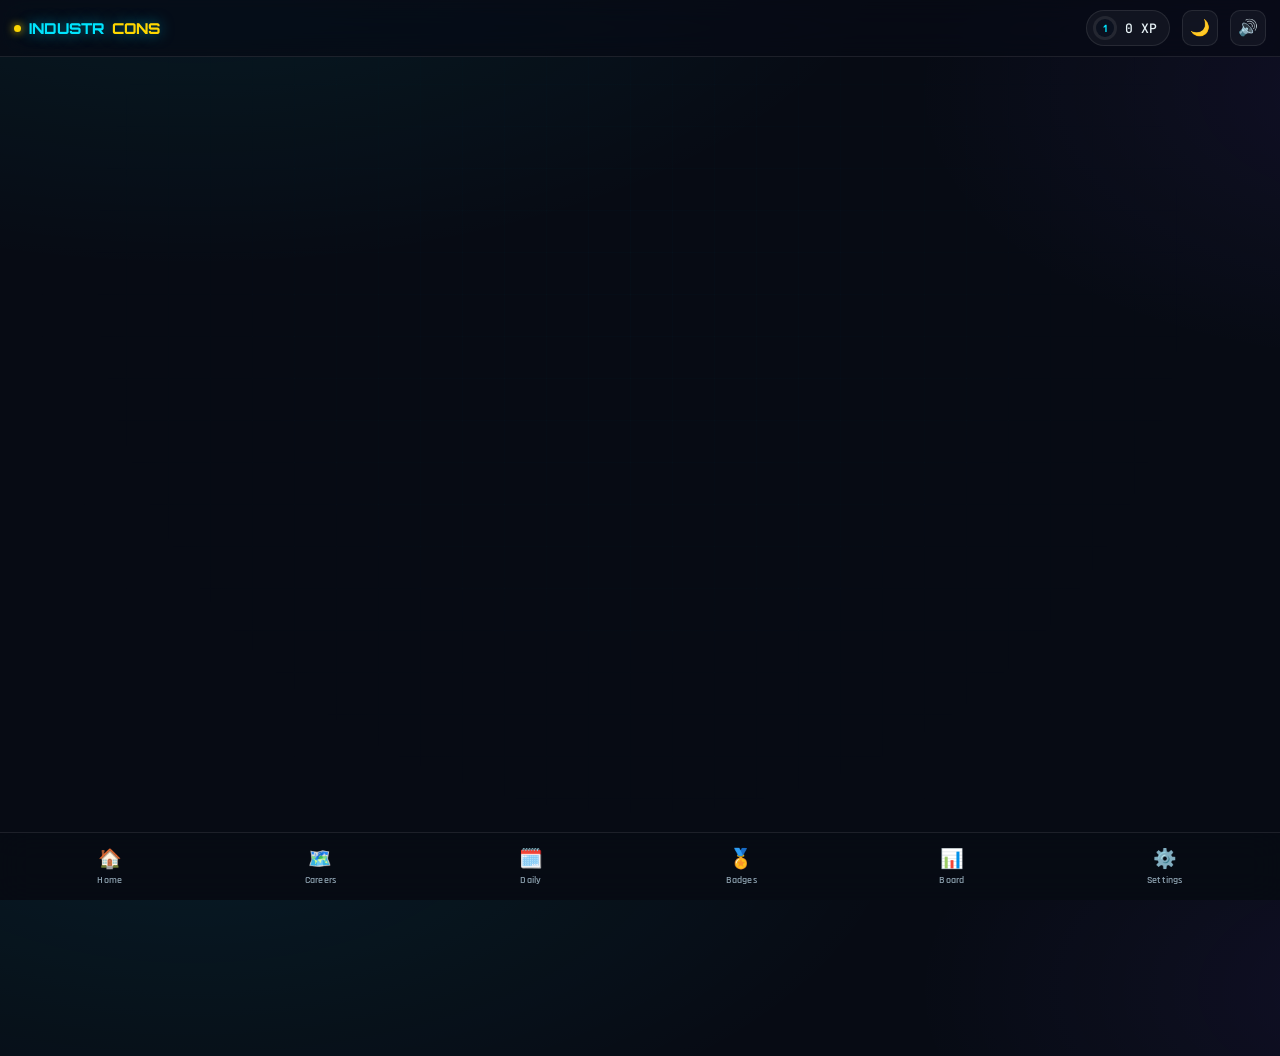
==== commit 4567cf89: "Enhance home section with carousel and toggle buttons Added buttons for theme and sound toggles, and" ====
--- a/index.html
+++ b/index.html
@@ -135,12 +135,13 @@
 
   <!-- ============ TOP BAR ============ -->
   <header class="topbar">
-    <div class="brand"><span class="dot"></span> INDUSTR<span style="color:#FFD700">CONS</span></div>
+    <div class="brand"><img src="assets/logo.png" alt="IndustrCons" class="brand-logo" onerror="this.style.display='none'"><span class="dot"></span> INDUSTR<span style="color:#FFD700">CONS</span></div>
     <div class="spacer"></div>
     <div class="xp-chip mono" id="xpChip">
       <div class="lvl" id="lvlRing" style="--pct:0%"><span id="lvlNum">1</span></div>
       <span id="xpChipText">0 XP</span>
     </div>
+    <button class="icon-btn" id="themeToggle" title="Toggle theme">🌙</button>
     <button class="icon-btn" id="soundToggle" title="Toggle sound">🔊</button>
   </header>
 
@@ -148,17 +149,78 @@
 
     <!-- ============ HOME ============ -->
     <section class="screen" id="screen-home">
-      <div class="hero">
-        <div class="logo">🏗️</div>
-        <h1>Build Your <span class="accent">Career</span>.<br>Face the Site.</h1>
-        <p>A construction engineering simulator — real decisions, real trade-offs. No quizzes, just the job.</p>
-      </div>
-      <div class="flex" style="flex-direction:column; gap:12px; max-width:360px; margin:22px auto 0;">
-        <button class="btn btn-primary btn-block" id="btnPlay">▶ Start Career</button>
-        <button class="btn btn-ghost btn-block" id="btnDailyHome">🗓️ Daily Challenge</button>
-        <button class="btn btn-ghost btn-block" id="btnArcadeHome">🎮 Arcade — Skill-Check Games</button>
+
+      <!-- Featured carousel -->
+      <div class="carousel-wrap glass" id="carouselWrap">
+        <div class="carousel-track" id="carouselTrack">
+          <div class="carousel-slide">
+            <div class="cs-eyebrow">Featured</div>
+            <h2>Build Your Career. Face the Site.</h2>
+            <p>Real construction decisions, real trade-offs. No quizzes — just the job.</p>
+            <button class="btn btn-primary" id="btnPlayHero">▶ Start Career</button>
+          </div>
+          <div class="carousel-slide">
+            <div class="cs-eyebrow">🗓️ Daily Challenge</div>
+            <h2>A New Dilemma, Every Day</h2>
+            <p>One sharp scenario a day. Keep your streak alive for bonus XP.</p>
+            <button class="btn btn-primary" id="btnDailyHero">Play Today's Challenge</button>
+          </div>
+          <div class="carousel-slide">
+            <div class="cs-eyebrow">🎮 Arcade</div>
+            <h2>9 Skill-Check Mini-Games</h2>
+            <p>Quick reflex, memory and estimation games — practice anytime for XP.</p>
+            <button class="btn btn-primary" id="btnArcadeHero">Open Arcade</button>
+          </div>
+          <div class="carousel-slide">
+            <div class="cs-eyebrow">🆕 New Careers</div>
+            <h2>Architect &amp; MEP Engineer</h2>
+            <p>Two new 9-stage career tracks just landed. Go find out what breaks first.</p>
+            <button class="btn btn-primary" id="btnCareersHero">Browse Careers</button>
+          </div>
+        </div>
+        <div class="carousel-dots" id="carouselDots"></div>
+      </div>
+
+      <!-- Player profile bar -->
+      <div class="profile-bar glass" id="profileBar">
+        <div class="profile-avatar" id="profileAvatar">👷</div>
+        <div class="profile-info">
+          <div class="pname" id="profileName">Engineer</div>
+          <div class="plevel" id="profileLevelText">Level 1 · 0 XP</div>
+        </div>
+        <div class="profile-currencies">
+          <div class="currency-chip coins">🪙 <span id="profileCoins">0</span></div>
+          <div class="currency-chip gems">💎 <span id="profileGems">0</span></div>
+        </div>
+      </div>
+
+      <!-- Daily login reward -->
+      <div class="glass" style="padding:14px 16px; margin-bottom:18px; display:flex; align-items:center; gap:12px;" id="loginRewardCard">
+        <div style="font-size:26px;">🎁</div>
+        <div style="flex:1;">
+          <div style="font-size:13.5px; font-weight:700; color:#fff;">Daily Login Reward</div>
+          <div style="font-size:11.5px; color:var(--text-dim);" id="loginRewardSub">Claim today's coins</div>
+        </div>
+        <button class="btn btn-gold" id="btnClaimLogin" style="padding:9px 16px; font-size:12.5px;">Claim</button>
+      </div>
+
+      <div class="flex" style="flex-direction:column; gap:12px; max-width:360px; margin:0 auto 22px;">
+        <button class="btn btn-ghost btn-block" id="btnDashboardHome">📊 Dashboard &amp; Analytics</button>
+        <button class="btn btn-ghost btn-block" id="btnMultiplayerHome">👥 Multiplayer &amp; Clans</button>
         <button class="btn btn-ghost btn-block" id="btnContinue" style="display:none;">↻ Continue where you left off</button>
       </div>
+
+      <div class="section-title" id="continueRowTitle" style="display:none;">Continue Learning</div>
+      <div class="hrow" id="continueRow" style="display:none;"></div>
+
+      <div class="section-title">Trending Games</div>
+      <div class="hrow" id="trendingRow"></div>
+
+      <div class="section-title">New Releases</div>
+      <div class="hrow" id="newReleasesRow"></div>
+
+      <div class="section-title" id="recentRowTitle" style="display:none;">Recently Played</div>
+      <div class="hrow" id="recentRow" style="display:none;"></div>
 
       <div class="section-title">Your Progress</div>
       <div class="glass" style="padding:16px;">
@@ -185,7 +247,7 @@
     <!-- ============ CAREER SELECT ============ -->
     <section class="screen" id="screen-careers">
       <div class="section-title" style="margin-top:6px;">Choose Your Career</div>
-      <div class="career-grid" id="careerGrid"></div>
+      <div id="careerGrid"></div>
     </section>
 
     <!-- ============ MISSION MAP ============ -->
@@ -250,6 +312,7 @@
       </div>
 
       <div class="result-actions">
+        <button class="btn btn-gold btn-block" id="btnViewCertificate" style="display:none;">🎓 View Certificate</button>
         <button class="btn btn-gold btn-block" id="btnNextMission">Next Mission →</button>
         <button class="btn btn-ghost btn-block" id="btnBackToMap">🗺️ Back to Mission Map</button>
       </div>
@@ -271,6 +334,12 @@
         <p style="color:var(--text-dim); font-size:13.5px; margin-top:6px;">Come back tomorrow for a new dilemma.</p>
       </div>
 
+      <div class="section-title">🏆 Weekly Tournament</div>
+      <div id="weeklyList"></div>
+
+      <div class="section-title">🎖️ Monthly Championship</div>
+      <div id="monthlyList"></div>
+
       <div class="eco-panel glass">
         <div class="eco-title">🔗 Explore the IndustrCons Ecosystem</div>
         <a class="eco-link" href="https://industrcons-knowledge-center.vercel.app/" target="_blank" rel="noopener">
@@ -305,6 +374,8 @@
         <div class="sinfo"><b>Sound effects</b><span>Clicks, success and alert tones</span></div>
         <div class="switch" id="settingsSoundSwitch"></div>
       </div>
+      <div class="section-title" style="margin-top:20px;">Unlockable Skins</div>
+      <div id="skinList"></div>
       <div class="glass settings-row">
         <div class="sinfo"><b>Player callsign</b><span>Shown on the leaderboard</span></div>
         <input id="playerNameInput" maxlength="18" style="background:rgba(255,255,255,.06); border:1px solid var(--border-soft); border-radius:8px; color:#fff; padding:8px 10px; width:140px; font-family:'Rajdhani'; font-weight:600;">
@@ -323,7 +394,7 @@
         <div class="section-title" style="margin:0; flex:1;">Arcade — Skill-Check Games</div>
       </div>
       <p class="empty-note" style="padding:0 0 14px; text-align:left;">Play any game for a quick XP bonus. No mission required — practice anytime.</p>
-      <div class="career-grid" id="arcadeGrid"></div>
+      <div id="arcadeGrid"></div>
 
       <div class="eco-panel glass">
         <div class="eco-title">🔗 Explore the IndustrCons Ecosystem</div>
@@ -337,6 +408,88 @@
           <span class="eco-ic">🤖</span><span class="eco-text"><b>Ask IndustrCons AI</b><span>Get help finding the right tool</span></span><span class="eco-arrow">↗</span>
         </a>
       </div>
+    </section>
+
+    <!-- ============ DASHBOARD ============ -->
+    <section class="screen" id="screen-dashboard">
+      <div class="flex items-center gap-10 mb-16">
+        <button class="icon-btn" id="btnDashboardBack">←</button>
+        <div class="section-title" style="margin:0; flex:1;">Dashboard &amp; Analytics</div>
+      </div>
+
+      <div class="dash-section">
+        <div class="reco-card glass mb-16" id="recoCard">
+          <div class="rc-icon">💡</div>
+          <div><b style="display:block; color:#fff; font-size:13.5px;">Recommended Next</b><span id="recoText" style="font-size:12px; color:var(--text-dim);">Play a mission to get a personalized tip.</span></div>
+        </div>
+      </div>
+
+      <div class="dash-section">
+        <div class="section-title" style="margin-top:0;">Activity Heatmap — last 70 days</div>
+        <div class="glass" style="padding:14px;">
+          <div class="heatmap-grid" id="heatmapGrid"></div>
+        </div>
+      </div>
+
+      <div class="dash-section">
+        <div class="section-title">Skills Radar</div>
+        <div class="glass radar-wrap">
+          <svg id="radarChart" width="240" height="240" viewBox="0 0 240 240"></svg>
+        </div>
+      </div>
+
+      <div class="dash-section">
+        <div class="section-title">Learning Timeline</div>
+        <div class="glass" style="padding:8px 16px;" id="timelineList"></div>
+      </div>
+    </section>
+
+    <!-- ============ MULTIPLAYER ============ -->
+    <section class="screen" id="screen-multiplayer">
+      <div class="flex items-center gap-10 mb-16">
+        <button class="icon-btn" id="btnMultiplayerBack">←</button>
+        <div class="section-title" style="margin:0; flex:1;">Multiplayer &amp; Clans</div>
+      </div>
+      <p class="empty-note" style="padding:0 0 14px; text-align:left;">These features need real user accounts and a live server to connect players — honestly not something a static site can do. Here's what's planned:</p>
+
+      <div class="glass soon-card mb-12"><div class="sc-icon">🔒</div><div class="sc-info"><h3>Private Rooms</h3><p>Play missions together with an invite code.</p></div><span class="soon-badge">Coming Soon</span></div>
+      <div class="glass soon-card mb-12"><div class="sc-icon">👥</div><div class="sc-info"><h3>Friends List</h3><p>Add teammates and compare progress.</p></div><span class="soon-badge">Coming Soon</span></div>
+      <div class="glass soon-card mb-12"><div class="sc-icon">💬</div><div class="sc-info"><h3>Live Chat</h3><p>Chat during co-op missions.</p></div><span class="soon-badge">Coming Soon</span></div>
+      <div class="glass soon-card mb-12"><div class="sc-icon">🎙️</div><div class="sc-info"><h3>Voice Chat</h3><p>Talk through tricky site decisions live.</p></div><span class="soon-badge">Coming Soon</span></div>
+      <div class="glass soon-card mb-12"><div class="sc-icon">✉️</div><div class="sc-info"><h3>Invite Friends</h3><p>Share a link, grow your crew.</p></div><span class="soon-badge">Coming Soon</span></div>
+      <div class="glass soon-card mb-12"><div class="sc-icon">🤝</div><div class="sc-info"><h3>Co-op Missions</h3><p>Split roles on the same scenario.</p></div><span class="soon-badge">Coming Soon</span></div>
+      <div class="glass soon-card mb-12"><div class="sc-icon">🏢</div><div class="sc-info"><h3>Clan System</h3><p>Construction Company, Mentor &amp; University teams.</p></div><span class="soon-badge">Coming Soon</span></div>
+
+      <div class="eco-panel glass">
+        <div class="eco-title">🔗 Explore the IndustrCons Ecosystem</div>
+        <a class="eco-link" href="https://industrcons-knowledge-center.vercel.app/" target="_blank" rel="noopener">
+          <span class="eco-ic">📚</span><span class="eco-text"><b>Related Knowledge</b><span>Standards, terms & guides — Knowledge Center</span></span><span class="eco-arrow">↗</span>
+        </a>
+        <a class="eco-link" href="https://industrconsdocs.netlify.app/" target="_blank" rel="noopener">
+          <span class="eco-ic">📄</span><span class="eco-text"><b>Related Documents</b><span>HSE, QA/QC & PDF templates — IndustrCons Docs</span></span><span class="eco-arrow">↗</span>
+        </a>
+        <a class="eco-link" href="https://industrcons-ai.vercel.app/" target="_blank" rel="noopener">
+          <span class="eco-ic">🤖</span><span class="eco-text"><b>Ask IndustrCons AI</b><span>Get help finding the right tool</span></span><span class="eco-arrow">↗</span>
+        </a>
+      </div>
+    </section>
+
+    <!-- ============ CERTIFICATE ============ -->
+    <section class="screen" id="screen-certificate">
+      <div class="flex items-center gap-10 mb-16">
+        <button class="icon-btn" id="btnCertBack">←</button>
+        <div class="section-title" style="margin:0; flex:1;">Certificate of Completion</div>
+      </div>
+      <div class="glass certificate" id="certificateBody">
+        <div class="cert-seal">🏅</div>
+        <h2>IndustrCons Games</h2>
+        <h3 id="certCareerName">Career Track</h3>
+        <p>This certifies that</p>
+        <p style="font-size:18px; color:var(--gold); font-family:'Orbitron'; margin:8px 0;" id="certPlayerName">Engineer</p>
+        <p id="certDetail">has completed all 9 stages.</p>
+        <p style="margin-top:14px; font-size:11px;" id="certDate">—</p>
+      </div>
+      <button class="btn btn-primary btn-block" id="btnPrintCert" style="margin-top:16px;">🖨️ Print / Save as PDF</button>
     </section>
 
   </main>
@@ -371,6 +524,7 @@
 </div>
 
 <div class="toast" id="toast"></div>
+<canvas id="confettiCanvas"></canvas>
 
 <script src="js/data.js"></script>
 <script src="js/minigames.js"></script>
--- a/style.css
+++ b/style.css
@@ -78,6 +78,7 @@
   white-space:nowrap;
 }
 .topbar .brand .dot{ width:7px;height:7px;border-radius:50%;background:var(--gold); box-shadow:0 0 8px var(--gold); }
+.topbar .brand .brand-logo{ width:22px; height:22px; border-radius:6px; object-fit:cover; margin-right:2px; }
 .topbar .spacer{ flex:1; }
 .xp-chip{
   display:flex; align-items:center; gap:8px;
@@ -312,6 +313,18 @@
 .mg-slider-val{ color:var(--gold); font-family:'JetBrains Mono'; }
 .mg-slider{ width:100%; accent-color:var(--cyan); height:20px; }
 .mg-match{ text-align:center; font-family:'JetBrains Mono'; color:var(--cyan); margin:8px 0 4px; font-size:12.5px; }
+
+/* ---------- Ecosystem cross-links (end-of-game recommendations) ---------- */
+.eco-panel{ padding:16px; margin:18px 0; }
+.eco-title{ font-size:12px; text-transform:uppercase; letter-spacing:.08em; color:var(--text-dim); margin-bottom:10px; }
+.eco-link{ display:flex; align-items:center; gap:10px; padding:10px 8px; border-radius:10px; text-decoration:none; color:var(--text); transition:background .2s var(--ease); }
+.eco-link:hover{ background:rgba(0,229,255,.06); }
+.eco-link + .eco-link{ border-top:1px solid var(--border-soft); }
+.eco-ic{ font-size:20px; flex-shrink:0; }
+.eco-text{ flex:1; min-width:0; display:flex; flex-direction:column; }
+.eco-text b{ font-size:13.5px; color:#fff; }
+.eco-text span{ font-size:11.5px; color:var(--text-dim); margin-top:1px; }
+.eco-arrow{ color:var(--cyan); font-size:14px; flex-shrink:0; }
 
 /* ---------- Arcade hub ---------- */
 .arcade-card{ display:flex; align-items:center; gap:14px; padding:16px; cursor:pointer; transition:transform .2s var(--ease), border-color .2s; }
